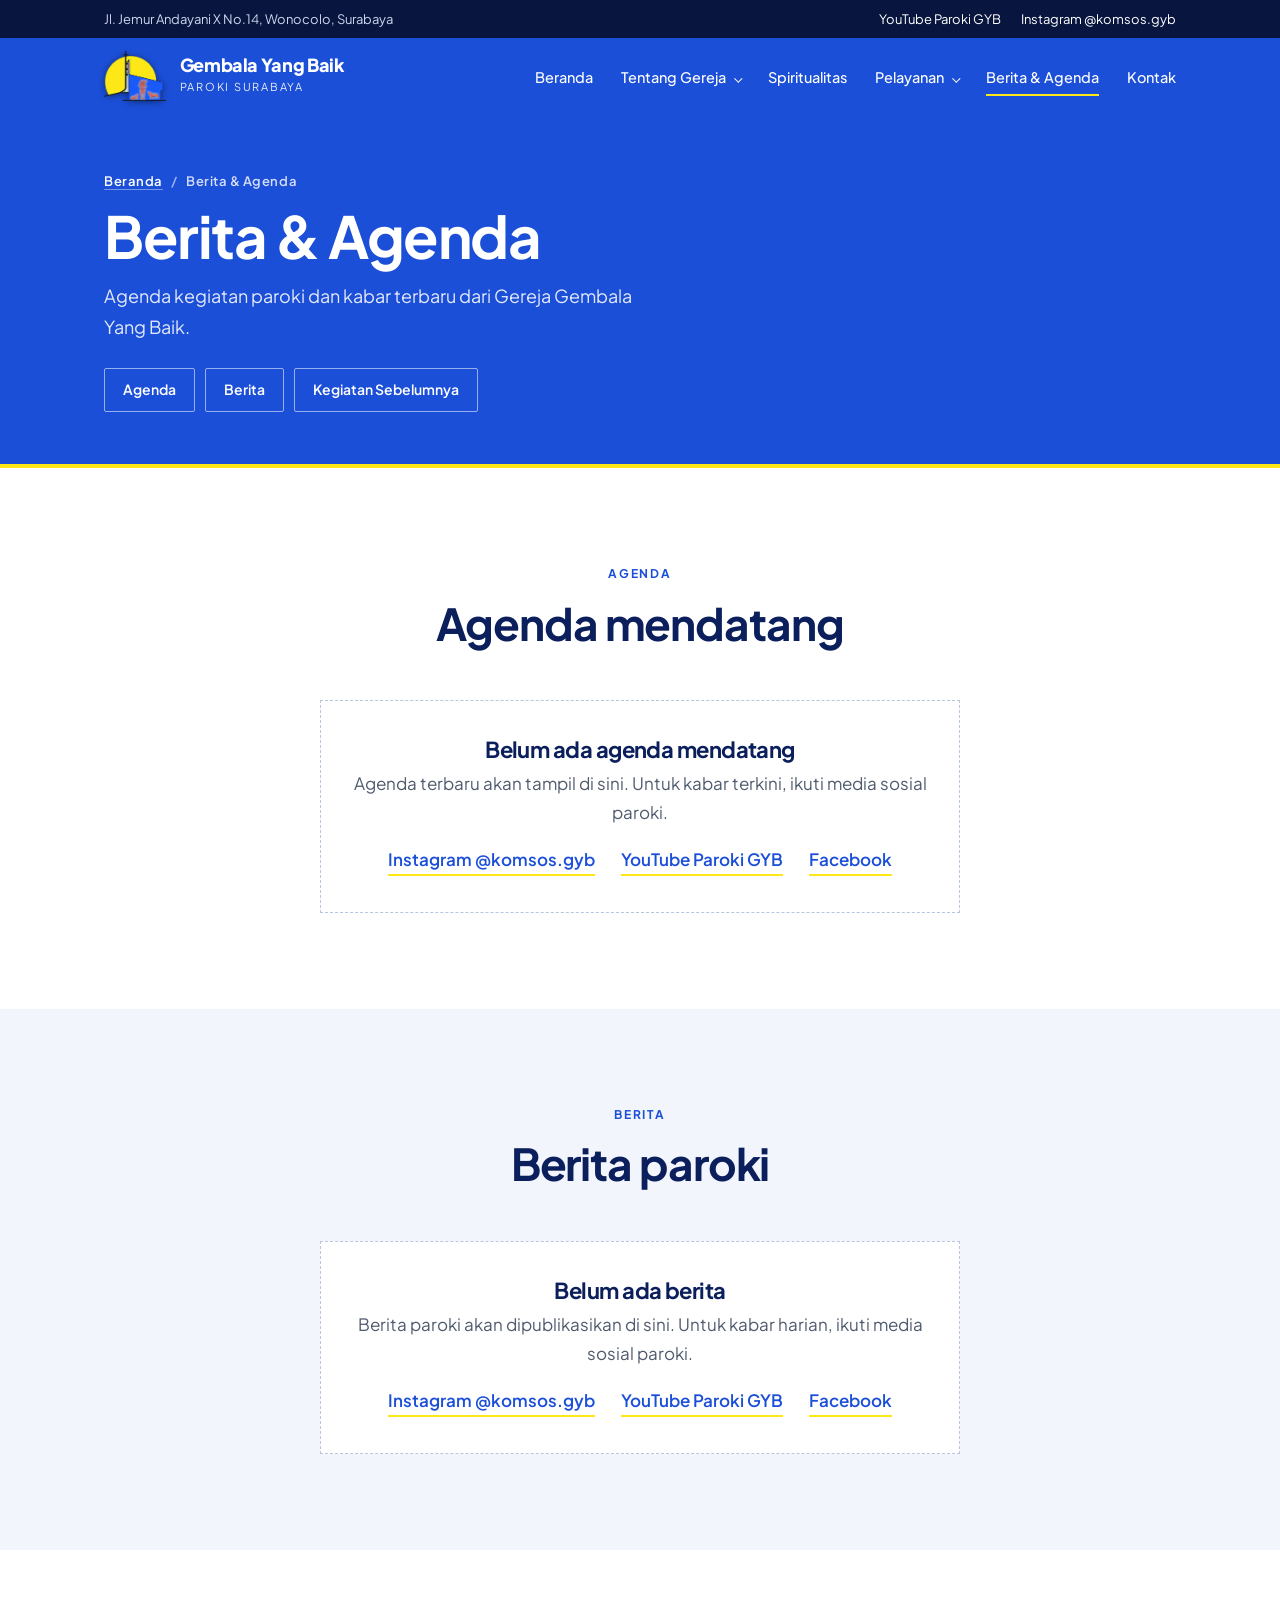
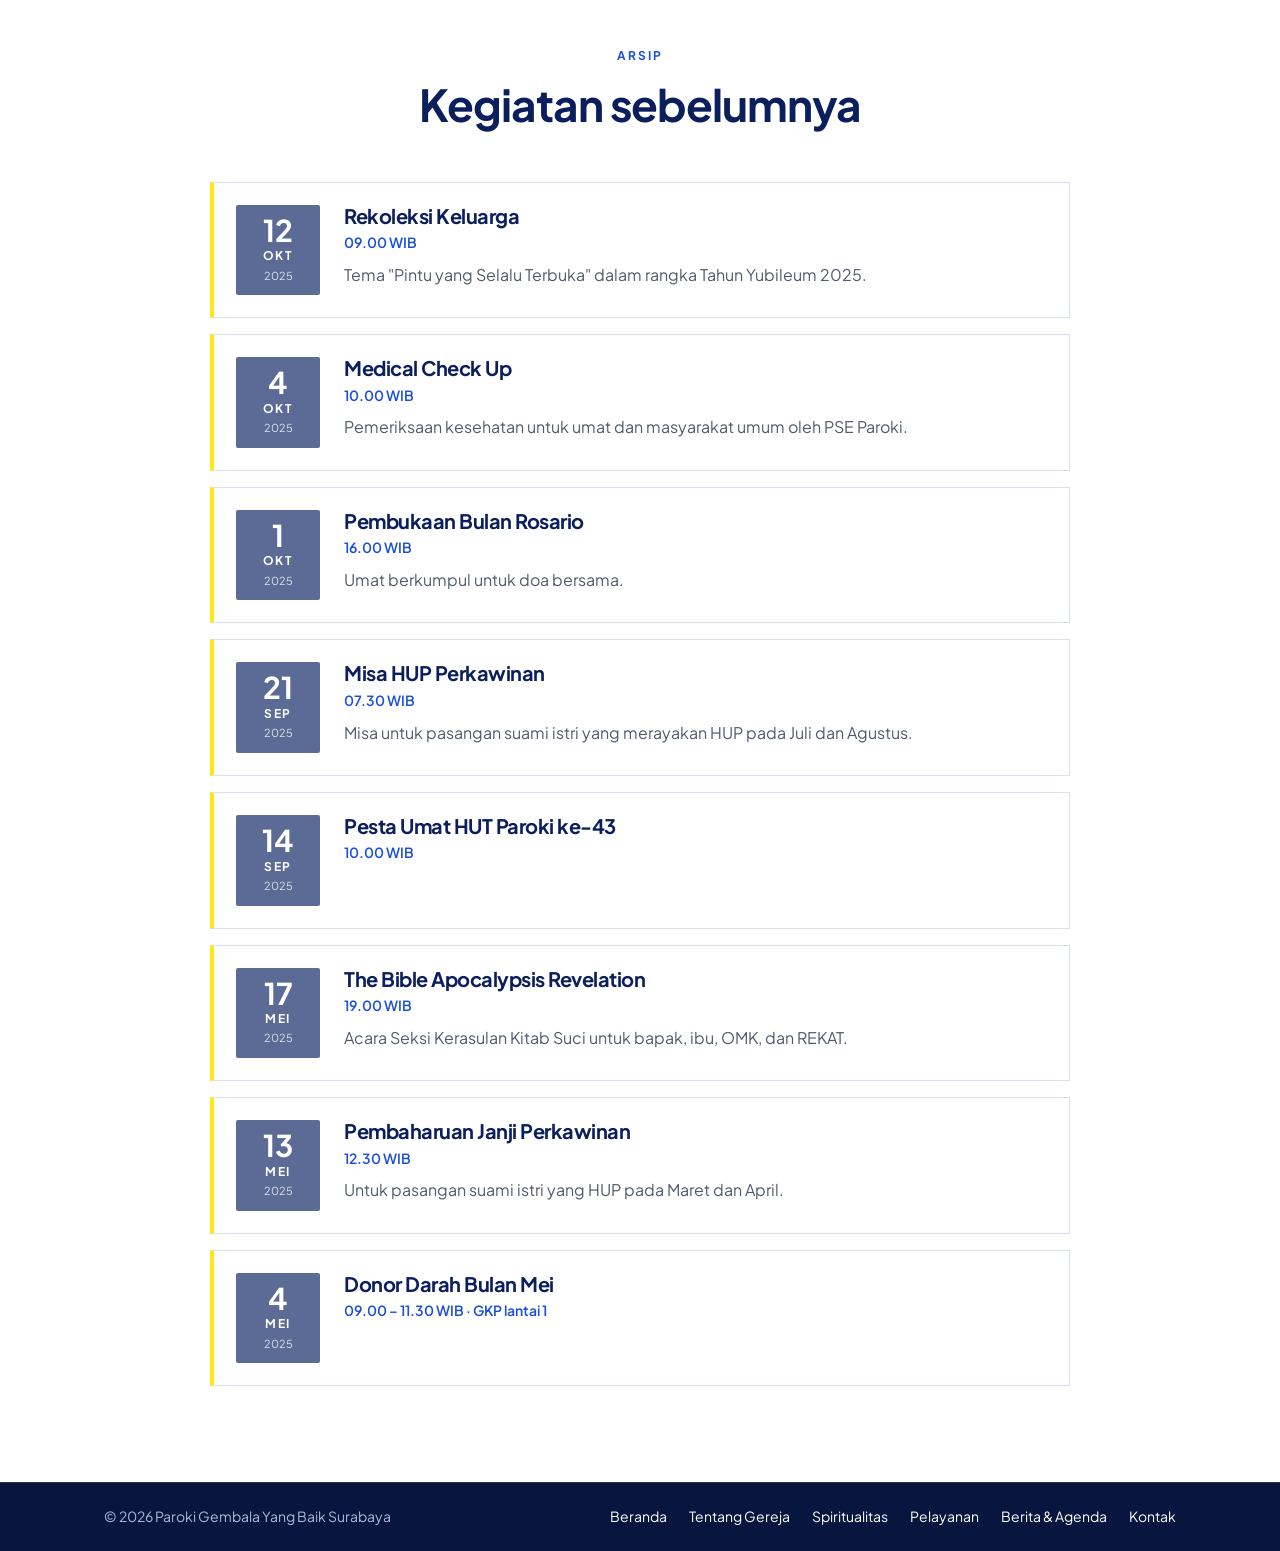
==== berita-agenda.html @ 30d5506b "Website Paroki Gembala Yang Baik Surabaya Co-Authored-By: Claude Sonnet 5.5 <noreply@anthropic.com> " ====
<!DOCTYPE html>
<html lang="id">
<head>
<meta charset="utf-8">
<meta name="viewport" content="width=device-width, initial-scale=1">
<title>Berita &amp; Agenda · Paroki Gembala Yang Baik</title>
<meta name="description" content="Agenda kegiatan dan berita Paroki Gembala Yang Baik Surabaya.">
<link rel="preconnect" href="https://fonts.googleapis.com">
<link rel="preconnect" href="https://fonts.gstatic.com" crossorigin>
<link href="https://fonts.googleapis.com/css2?family=Plus+Jakarta+Sans:wght@400;500;600;700;800&display=swap" rel="stylesheet">
<link rel="stylesheet" href="css/style.css">
</head>
<body>

<div class="topbar">
  <div class="wrap">
    <span>Jl. Jemur Andayani X No.14, Wonocolo, Surabaya</span>
    <span class="soc"><a href="https://www.youtube.com/@parokigyb" target="_blank" rel="noopener">YouTube Paroki GYB</a><a href="https://www.instagram.com/komsos.gyb/" target="_blank" rel="noopener">Instagram @komsos.gyb</a></span>
  </div>
</div>

<header class="nav on-light">
  <div class="wrap">
    <a href="index.html" class="brand" aria-label="Paroki Gembala Yang Baik, ke beranda">
      <img src="images/logo.png" alt="Logo Paroki Gembala Yang Baik">
      <span><b>Gembala Yang Baik</b><small>Paroki Surabaya</small></span>
    </a>
    <button class="burger" aria-label="Buka menu" aria-expanded="false"><svg viewBox="0 0 24 24"><path fill="none" stroke="currentColor" stroke-width="1.8" d="M3 7h18M3 12h18M3 17h18"/></svg></button>
    <nav id="nav">
      <ul>
        <li><a class="l" href="index.html">Beranda</a></li>
        <li class="has-sub">
          <a class="l" href="tentang-gereja.html">Tentang Gereja</a>
          <ul class="sub">
            <li><a href="tentang-gereja.html#romo">Romo</a></li>
            <li><a href="tentang-gereja.html#misa">Jadwal Misa</a></li>
            <li><a href="tentang-gereja.html#fasilitas">Fasilitas</a></li>
            <li><a href="tentang-gereja.html#sejarah">Sejarah</a></li>
          </ul>
        </li>
        <li><a class="l" href="spiritualitas.html">Spiritualitas</a></li>
        <li class="has-sub">
          <a class="l" href="pelayanan.html">Pelayanan</a>
          <ul class="sub">
            <li><a href="pelayanan.html#pelayanan">Pelayanan Umat</a></li>
            <li><a href="pelayanan.html#sakramen">Sakramen</a></li>
          </ul>
        </li>
        <li><a class="l active" href="berita-agenda.html">Berita &amp; Agenda</a></li>
        <li><a class="l" href="kontak.html">Kontak</a></li>
      </ul>
    </nav>
  </div>
</header>

<main>
<section class="pagehero" data-nav="dark">
  <div class="wrap">
    <p class="crumb"><a href="index.html">Beranda</a> <span>/</span> Berita &amp; Agenda</p>
    <h1>Berita &amp; Agenda</h1>
    <p class="pdesc">Agenda kegiatan paroki dan kabar terbaru dari Gereja Gembala Yang Baik.</p>
    <div class="chips"><a href="#agenda">Agenda</a><a href="#berita">Berita</a><a href="#arsip">Kegiatan Sebelumnya</a></div>
  </div>
</section>

<section data-nav="light" class="sec" id="agenda">
  <div class="wrap">
    <div class="head">
      <p class="eyebrow">Agenda</p>
      <h2>Agenda mendatang</h2>
    </div>
    <div class="evlist" id="agendaList"></div>
  </div>
</section>

<section data-nav="light" class="sec ber" id="berita">
  <div class="wrap">
    <div class="head">
      <p class="eyebrow">Berita</p>
      <h2>Berita paroki</h2>
    </div>
    <div class="newsgrid" id="beritaList"></div>
  </div>
</section>

<section data-nav="light" class="sec" id="arsip">
  <div class="wrap">
    <div class="head">
      <p class="eyebrow">Arsip</p>
      <h2>Kegiatan sebelumnya</h2>
    </div>
    <div class="evlist past" id="arsipList"></div>
  </div>
</section>
</main>

<footer data-nav="dark">
  <div class="wrap">
    <span>© 2026 Paroki Gembala Yang Baik Surabaya</span>
    <span class="flinks"><a href="index.html">Beranda</a><a href="tentang-gereja.html">Tentang Gereja</a><a href="spiritualitas.html">Spiritualitas</a><a href="pelayanan.html">Pelayanan</a><a href="berita-agenda.html">Berita &amp; Agenda</a><a href="kontak.html">Kontak</a></span>
  </div>
</footer>


<script src="js/agenda-data.js" defer></script>
<script src="js/agenda.js" defer></script>
<script src="js/script.js" defer></script>
</body>
</html>
---- css/style.css ----
:root{
  --ivory:#ffffff; --cream:#f2f5fb; --blue:#1b4fd8; --navy:#0b1f5c; --navy-d:#08163f;
  --gold:#1b4fd8; --gold-l:#fee717; --ink:#0f172a; --grey:#505b6e; --rule:#d8e0ef;
  --max:1120px;
}
*{box-sizing:border-box;margin:0;padding:0}
html{scroll-behavior:smooth;scroll-padding-top:80px}
body{font-family:"Plus Jakarta Sans",system-ui,sans-serif;color:var(--ink);background:var(--ivory);line-height:1.7;font-size:17px}
img{max-width:100%;display:block}
a{color:inherit}
.wrap{max-width:var(--max);margin:0 auto;padding:0 24px}
.wrap.narrow{max-width:860px}
h1,h2,h3{font-family:"Plus Jakarta Sans",system-ui,sans-serif;font-weight:700;line-height:1.12;letter-spacing:-.025em;color:var(--navy)}
h2{font-size:clamp(30px,4vw,44px);margin-bottom:20px}
h3{font-size:22px}
p{margin-bottom:16px}
.sec{padding:96px 0}
.eyebrow{font-size:12px;font-weight:700;letter-spacing:.16em;text-transform:uppercase;color:var(--gold);margin-bottom:14px}
.head{text-align:center;max-width:560px;margin:0 auto 52px}
.btn{display:inline-block;padding:13px 28px;background:var(--blue);color:#fff;font-weight:600;font-size:15px;text-decoration:none;border:1px solid var(--blue);border-radius:2px;cursor:pointer;font-family:inherit;transition:background .2s}
.btn:hover{background:var(--navy);border-color:var(--navy)}
.btn.out{background:transparent;color:var(--blue)}
.btn.out:hover{background:var(--blue);border-color:var(--blue);color:#fff}
.link{font-weight:600;color:var(--blue);text-decoration:none;border-bottom:2px solid var(--gold-l)}
.link:hover{border-bottom-width:2px}
:focus-visible{outline:3px solid var(--gold);outline-offset:3px}

/* header */
header.nav{position:sticky;top:0;z-index:50;background:transparent;margin-bottom:-76px;transition:background .25s,box-shadow .25s}
header.nav.solid{background:rgba(27,79,216,.94);-webkit-backdrop-filter:blur(10px);backdrop-filter:blur(10px)}
header.nav .wrap{display:flex;align-items:center;justify-content:space-between;height:76px}
.brand{display:flex;align-items:center;gap:14px;text-decoration:none}
.brand img{height:50px;width:auto}
.brand b{font-family:"Plus Jakarta Sans",system-ui,sans-serif;font-weight:800;font-size:18px;letter-spacing:-.02em;line-height:1;color:var(--navy);display:block}
.brand small{display:block;font-size:11px;letter-spacing:.16em;text-transform:uppercase;color:var(--grey);margin-top:4px}
nav ul{display:flex;gap:22px;list-style:none;align-items:center}
nav a.l{font-size:14.5px;font-weight:500;text-decoration:none;padding:6px 0;border-bottom:1px solid transparent}
nav a.l:hover{border-color:var(--gold)}
nav a.don{padding:9px 20px;font-weight:700;font-size:15px;text-decoration:none;background:var(--gold-l);border:1px solid var(--gold-l);color:#0b0b0b;border-radius:2px}
nav a.don:hover{background:#0b0b0b;border-color:#0b0b0b;color:var(--gold-l)}
.burger{display:none;background:none;border:1px solid var(--rule);width:44px;height:44px;cursor:pointer;color:var(--navy);align-items:center;justify-content:center}
.burger svg{width:22px;height:22px}

/* hero */
/* next mass */
.next{background:var(--blue);color:#fff;font-size:15px}
.next .wrap{display:flex;justify-content:space-between;gap:16px;align-items:center;padding-top:15px;padding-bottom:15px;flex-wrap:wrap}
.next b{color:var(--gold-l);font-weight:600}
.next a{color:#fff;text-underline-offset:3px}
#cd{opacity:.85}

/* tentang */
.tentang .wrap{display:grid;grid-template-columns:1fr 1fr;gap:80px;align-items:center}
.tentang .pics{display:block}
.tentang .pics img{width:100%;object-fit:cover;border-radius:2px}
.tentang .pics img{aspect-ratio:4/3.4}
.tentang p{color:var(--grey);max-width:500px}

/* misa */
.misa{background:var(--navy);color:#fff}
.misa .head h2,.misa .col h3{color:#fff}
.misa .head p{color:#cdd6ee}
.cols{display:grid;grid-template-columns:repeat(3,1fr);max-width:960px;margin:0 auto}
.col{padding:8px 36px;border-left:1px solid rgba(254,231,23,.4)}
.col:first-child{border-left:0;padding-left:0}
.col:last-child{padding-right:0}
.col h3{margin-bottom:16px}
.col ul{list-style:none}
.col li{display:flex;justify-content:space-between;align-items:baseline;padding:10px 0;border-bottom:1px solid rgba(255,255,255,.15)}
.col li span{font-size:16px;color:#dbe2f5}
.col li b{font-family:"Plus Jakarta Sans",system-ui,sans-serif;font-weight:700;font-size:28px;color:var(--gold-l);font-variant-numeric:lining-nums tabular-nums}
.col li.today{background:rgba(254,231,23,.14);margin:0 -10px;padding:10px;border-bottom-color:transparent;border-left:3px solid var(--gold-l)}
.col .n{font-size:14px;color:#cdd6ee;margin:14px 0 0}

/* romo */
.romo{background:var(--cream)}
.romo-grid{display:grid;grid-template-columns:repeat(2,1fr);gap:32px;max-width:760px;margin:0 auto}
.rm{margin:0;background:#fff;border:1px solid var(--rule);border-top:4px solid var(--gold-l)}
.rm img{width:100%;aspect-ratio:4/4.6;object-fit:cover;object-position:50% 18%}
.rm figcaption{padding:20px 22px 24px}
.rm b{display:block;font-size:19px;line-height:1.3;color:var(--navy);letter-spacing:-.01em}
.rm span{display:block;font-size:14px;color:var(--grey);margin-top:6px}

/* fasilitas */
.fgrid{display:grid;grid-template-columns:repeat(3,1fr);gap:28px}
.fgrid img{width:100%;aspect-ratio:4/3;object-fit:cover;border-radius:2px;margin-bottom:16px}
.fgrid p{color:var(--grey);font-size:16px;margin:0}

/* spiritualitas */
.spirit{background:#fff}
.spirit .wrap{display:grid;grid-template-columns:1.2fr 1fr;gap:72px;align-items:start}
.spirit p{color:var(--grey)}
.prio-h{margin-bottom:16px}
.prio{list-style:none;border-top:4px solid var(--gold-l)}
.prio li{display:flex;gap:18px;align-items:baseline;padding:18px 0;border-bottom:1px solid var(--rule)}
.prio b{font-size:28px;color:var(--blue);min-width:28px}
.prio span{font-size:18px;font-weight:600;color:var(--navy)}

/* pelayanan */
.grid3{display:grid;grid-template-columns:repeat(3,1fr);gap:48px}
.grid3 article{border-top:4px solid var(--gold-l);padding-top:24px}
.grid3 h3{margin-bottom:12px}
.grid3 p{color:var(--grey);font-size:16px}

/* sejarah */
.sejarah{background:var(--cream)}
.sejarah .wrap{display:grid;grid-template-columns:.85fr 1.15fr;gap:80px}
.sejarah p{color:var(--grey);max-width:380px}
.tl{list-style:none}
.tl li{display:grid;grid-template-columns:170px 1fr;gap:24px;padding:22px 0;border-top:1px solid var(--rule)}
.tl li:last-child{border-bottom:1px solid var(--rule)}
.tl b{font-family:"Plus Jakarta Sans",system-ui,sans-serif;font-weight:700;font-size:18px;line-height:1.2;color:var(--navy)}
.tl span{color:var(--grey)}

/* doa */
.doa .wrap{display:grid;grid-template-columns:1fr 1fr;gap:72px;align-items:center}
.doa img{width:100%;aspect-ratio:4/3;object-fit:cover;border-radius:2px}
.doa p{color:var(--grey);max-width:460px;margin-bottom:26px}

/* donasi */
.acc{border-top:4px solid var(--gold-l)}
.acc .r{display:grid;grid-template-columns:1.3fr 1fr auto;gap:24px;align-items:center;padding:22px 0;border-bottom:1px solid var(--rule)}
.acc h3{font-size:19px}
.acc p{font-size:15px;color:var(--grey);margin:2px 0 0}
.acc .no{font-size:19px;font-weight:600;font-variant-numeric:tabular-nums}
.acc .no small{display:block;font-size:12px;letter-spacing:.14em;text-transform:uppercase;font-weight:600;color:var(--gold)}
.acc button{background:transparent;color:var(--blue);border:1px solid var(--blue);border-radius:2px;padding:9px 18px;font:600 14px "Plus Jakarta Sans",sans-serif;cursor:pointer;min-width:88px}
.acc button:hover{background:var(--blue);color:#fff}
.note{font-size:14px;color:var(--grey);margin-top:22px;text-align:center}

/* kontak */
.kontak{background:var(--navy-d);color:#fff}
.kontak h2,.kontak h3{color:#fff}
.kontak .wrap{display:grid;grid-template-columns:1.3fr 1fr;gap:72px}
.kontak dl{display:grid;grid-template-columns:110px 1fr;gap:12px 16px;margin-bottom:28px}
.kontak dt{color:var(--gold-l);font-weight:600}
.kontak .link{color:#fff;border-color:var(--gold-l)}
.mapbox{position:relative;min-height:380px;border:1px solid rgba(254,231,23,.4);background:#0e2358}
.mapbox iframe{display:none;width:100%;height:100%;min-height:380px;border:0}
.mapbox.live iframe{display:block}
.mapbox.live .mapfb{display:none}
.mapfb{min-height:380px;display:flex;flex-direction:column;align-items:center;justify-content:center;text-align:center;padding:32px;gap:8px;color:var(--gold-l)}
.mapfb h3{color:#fff;margin-top:6px}
.mapfb p{color:#cdd6ee;margin-bottom:12px}
.mapfb .btn{background:var(--gold-l);border-color:var(--gold-l);color:#0b0b0b;font-weight:700}
.mapfb .btn:hover{background:#fff;border-color:#fff}
.kontak dd a{color:#fff;text-underline-offset:3px}
footer{background:var(--navy-d);color:#aeb9d9;font-size:14px;border-top:1px solid rgba(255,255,255,.12);padding:22px 0}
footer .wrap{display:flex;justify-content:space-between;gap:16px;flex-wrap:wrap}
footer a{color:#fff}

@media (max-width:900px){
  .sec{padding:64px 0}
  .tentang .wrap,.sejarah .wrap,.doa .wrap,.kontak .wrap{grid-template-columns:1fr;gap:44px}
    .cols{grid-template-columns:1fr}
  .col{border-left:0;padding:22px 0;border-bottom:1px solid rgba(254,231,23,.4)}
  .col:last-child{border-bottom:0}
  .grid3{grid-template-columns:1fr;gap:36px}
  .tl li{grid-template-columns:1fr;gap:4px}
  .acc .r{grid-template-columns:1fr;gap:10px}
  .acc .r button{justify-self:start}
  
  .romo ul{gap:36px;flex-direction:column}
}
@media (max-width:480px){.wrap{padding:0 18px}.brand b{font-size:20px}.kontak dl{grid-template-columns:1fr;gap:2px 0}.kontak dd{margin-bottom:12px}}
@media (prefers-reduced-motion:reduce){html{scroll-behavior:auto}}

/* topbar */
.topbar{background:var(--navy-d);color:#cdd6ee;font-size:13px}
.topbar .wrap{display:flex;justify-content:space-between;gap:16px;padding-top:8px;padding-bottom:8px;flex-wrap:wrap}
.topbar .soc{display:flex;gap:20px}
.topbar a{color:#fff;text-decoration:none}
.topbar a:hover{text-decoration:underline;text-underline-offset:3px}

/* media */
.media{background:#fff}
.two{display:grid;grid-template-columns:1fr 1fr;gap:28px;max-width:860px;margin:0 auto}
.mcard{display:block;text-decoration:none;background:var(--ivory);border:1px solid var(--rule);border-top:4px solid var(--gold-l);padding:32px;border-radius:2px;transition:transform .2s,box-shadow .2s}
.mcard:hover{transform:translateY(-3px);box-shadow:0 10px 24px rgba(20,48,122,.12)}
.mcard small{font-size:12px;letter-spacing:.16em;text-transform:uppercase;font-weight:600;color:var(--gold)}
.mcard h3{margin:6px 0 10px}
.mcard p{color:var(--grey);font-size:16px;margin-bottom:18px}

/* tombol melayang */
.fab{position:fixed;right:20px;bottom:20px;z-index:40;background:var(--gold-l);color:#0b0b0b;text-decoration:none;font-weight:600;font-size:14px;padding:12px 20px;border-radius:999px;border:1px solid #0b0b0b;box-shadow:0 6px 18px rgba(11,31,92,.3)}
.fab:hover{background:#fff}
@media (max-width:900px){.two{grid-template-columns:1fr}.topbar .wrap>span:first-child{display:none}.topbar .wrap{justify-content:center}}
@media (prefers-reduced-motion:reduce){.mcard{transition:none}}

/* navbar transparan di atas banner */
header.nav .brand b{color:#fff}
header.nav .brand small{color:#e6ebf8}
header.nav .brand img{filter:drop-shadow(0 1px 3px rgba(0,0,0,.45))}
header.nav nav a.l{color:#fff;text-shadow:0 1px 3px rgba(0,0,0,.45)}
header.nav nav a.don{color:#0b0b0b;border-color:var(--gold-l)}
header.nav nav a.don:hover{background:#fff;border-color:#fff;color:#0b0b0b}
header.nav .burger{color:#fff;border-color:rgba(255,255,255,.7)}


@media (max-width:900px){
  .romo-grid,.fgrid,.spirit .wrap{grid-template-columns:1fr;gap:28px}
  .spirit .wrap{gap:36px}
}
@media (max-width:480px){.mapbox,.mapbox iframe{min-height:300px}}

/* navigasi rapi */
nav ul{gap:28px}
nav a.l{white-space:nowrap;text-shadow:none;padding:8px 0;border-bottom:2px solid transparent}
nav a.l:hover{border-bottom-color:rgba(254,231,23,.7)}
nav a.l.active{border-bottom-color:var(--gold-l)}
nav a.don{white-space:nowrap}
@media (max-width:1080px){
  .burger{display:flex}
  nav{position:absolute;left:0;right:0;top:76px;background:var(--navy-d);display:none;box-shadow:0 12px 24px rgba(0,0,0,.25)}
  nav.open{display:block}
  nav ul{flex-direction:column;align-items:stretch;gap:0;padding:6px 24px 22px}
  nav a.l,header.nav nav a.l{display:block;padding:15px 0;border-bottom:1px solid rgba(255,255,255,.14);color:#fff}
  nav a.l.active{border-bottom-color:rgba(255,255,255,.14);color:var(--gold-l)}
  nav a.don{display:block;margin-top:18px;text-align:center}
}
header.nav nav a.l{text-shadow:none}

/* dropdown */
nav li.has-sub{position:relative}
nav li.has-sub>a.l::after{content:"";display:inline-block;margin-left:8px;border:solid currentColor;border-width:0 1.6px 1.6px 0;padding:2.4px;transform:rotate(45deg) translateY(-2px)}
nav .sub{position:absolute;top:100%;left:-18px;min-width:210px;background:var(--navy-d);list-style:none;padding:8px 0;display:none;border-top:3px solid var(--gold-l);box-shadow:0 14px 28px rgba(0,0,0,.28)}
nav li.has-sub:hover>.sub,nav li.has-sub:focus-within>.sub{display:block}
nav .sub a{display:block;padding:11px 22px;color:#fff;text-decoration:none;font-size:14.5px;white-space:nowrap}
nav .sub a:hover,nav .sub a:focus-visible{background:rgba(255,255,255,.1);color:var(--gold-l)}

/* sakramen */
.sgrid{display:grid;grid-template-columns:repeat(4,1fr);gap:28px}
.sgrid article{border-top:4px solid var(--gold-l);padding-top:22px}
.sgrid h3{margin-bottom:10px;font-size:20px}
.sgrid p{color:var(--grey);font-size:16px;margin-bottom:14px}
.sakramen{background:#fff}
@media (max-width:1080px){
  nav{background:var(--navy)}
  nav li.has-sub>a.l::after{display:none}
  nav .sub{position:static;display:block;background:none;border:0;box-shadow:none;padding:0 0 6px 16px;min-width:0}
  nav .sub a{padding:11px 0;font-size:14px;color:#d6defa;border-bottom:1px solid rgba(255,255,255,.1)}
  nav li.has-sub>a.l{border-bottom:0;padding-bottom:6px}
}
@media (max-width:900px){.sgrid{grid-template-columns:1fr 1fr;gap:32px 24px}}
@media (max-width:560px){.sgrid{grid-template-columns:1fr}}

/* selang-seling latar bagian */
.pelayanan,.doa,#donasi{background:var(--cream)}

/* ruang adorasi */
.adorasi{margin-top:64px;background:var(--navy);color:#fff;display:grid;grid-template-columns:280px 1.4fr 1fr;gap:48px;padding:48px;border-top:4px solid var(--gold-l)}
.adorasi .eyebrow{color:var(--gold-l)}
.adorasi h3{color:#fff;font-size:28px;margin-bottom:16px}
.adorasi .verse{font-size:18px;line-height:1.6;color:#e3e9fb;border-left:3px solid var(--gold-l);padding-left:18px;margin-bottom:26px}
.adorasi cite{display:block;font-style:normal;font-size:14px;font-weight:600;color:var(--gold-l);margin-top:6px}
.adorasi h4{font-size:13px;letter-spacing:.14em;text-transform:uppercase;color:var(--gold-l);margin-bottom:10px}
.rules{margin-left:20px;color:#dbe2f5}
.rules li{padding:4px 0 4px 6px}
.adinfo{align-self:center;display:grid;gap:6px}
.adinfo dt{font-size:13px;letter-spacing:.14em;text-transform:uppercase;font-weight:700;color:var(--gold-l)}
.adinfo dd{font-size:16px;color:#dbe2f5;padding-bottom:18px;margin-bottom:6px;border-bottom:1px solid rgba(255,255,255,.18)}
.adinfo dd:last-child{border:0;margin:0;padding:0}
.adinfo dd b{font-size:26px;color:#fff;letter-spacing:-.01em}
@media (max-width:900px){.adorasi{grid-template-columns:1fr;gap:32px;padding:32px 24px}}

/* ===== navbar adaptif: transparan, warna mengikuti halaman di bawahnya ===== */
html{scroll-padding-top:96px}
header.nav{background:var(--nav-bg,transparent);transition:background .3s ease,color .3s ease}
header.nav.scrolled{-webkit-backdrop-filter:blur(10px);backdrop-filter:blur(10px)}
header.nav.on-light .brand b{color:var(--navy)}
header.nav.on-light .brand small{color:var(--grey)}
header.nav.on-light .brand img{filter:none}
header.nav.on-light .burger{color:var(--navy);border-color:rgba(11,31,92,.35)}
@media (min-width:1081px){
  header.nav.on-light nav a.l{color:var(--navy)}
  header.nav.on-light nav a.l:hover{border-bottom-color:var(--blue)}
  header.nav.on-light nav a.l.active{border-bottom-color:var(--blue)}
}
header.nav.open{background:var(--navy)}
header.nav.open .brand b{color:#fff}
header.nav.open .brand small{color:#cdd6ee}
header.nav.open .burger{color:#fff;border-color:rgba(255,255,255,.6)}

/* header halaman dalam */
.pagehero{background:var(--blue);color:#fff;padding:calc(76px + 56px) 0 52px;border-bottom:4px solid var(--gold-l)}
.pagehero .crumb{font-size:13px;font-weight:600;letter-spacing:.04em;color:#d6defa;margin-bottom:12px}
.pagehero .crumb a{color:#fff;text-decoration:none;border-bottom:1px solid rgba(255,255,255,.4)}
.pagehero .crumb span{margin:0 6px;opacity:.7}
.pagehero h1{color:#fff;font-size:clamp(36px,5.2vw,58px);margin-bottom:12px}
.pagehero .pdesc{max-width:560px;font-size:18px;color:#e3e9fb;margin:0}
.chips{display:flex;flex-wrap:wrap;gap:10px;margin-top:26px}
.chips a{padding:9px 18px;border:1px solid rgba(255,255,255,.55);color:#fff;text-decoration:none;font-size:14px;font-weight:600;border-radius:2px}
.chips a:hover{background:var(--gold-l);border-color:var(--gold-l);color:#0b0b0b}
footer .flinks{display:flex;flex-wrap:wrap;gap:6px 22px}
footer .flinks a{text-decoration:none;color:#fff}
footer .flinks a:hover{text-decoration:underline}

.kontak .sub-note{font-size:13px;color:#aeb9d9}

/* hero layar penuh dengan judul di tengah */
.hero{position:relative;display:flex;align-items:center;justify-content:center;text-align:center;min-height:max(540px,calc(100vh - 38px));background:#1a120a;overflow:hidden}
.hero .banner{position:absolute;inset:0;width:100%;height:100%;object-fit:cover;object-position:50% 70%}
.hero::before{content:"";position:absolute;inset:0;z-index:1;background:linear-gradient(rgba(14,10,7,.5),rgba(14,10,7,.55))}
.hero .wrap{position:relative;z-index:2;padding-top:110px;padding-bottom:90px}
.hero h1{color:#fff;font-size:clamp(28px,4.4vw,54px);text-transform:uppercase;letter-spacing:.03em;line-height:1.25;text-wrap:balance;max-width:1000px;margin:0 auto;text-shadow:0 2px 18px rgba(0,0,0,.4)}
@media (max-width:900px){.hero .banner{object-position:68% 70%}.hero{min-height:520px}.hero h1{letter-spacing:.015em}}

/* berita & agenda */
.ber{background:var(--cream)}
.evlist{display:grid;gap:16px;max-width:860px;margin:0 auto}
.ev{display:grid;grid-template-columns:84px 1fr;gap:24px;align-items:start;padding:22px;background:#fff;border:1px solid var(--rule);border-left:4px solid var(--gold-l)}
.ev .dt{text-align:center;background:var(--blue);color:#fff;padding:10px 4px;border-radius:2px}
.ev .dt b{display:block;font-size:30px;line-height:1.05}
.ev .dt span{display:block;font-size:12px;letter-spacing:.12em;text-transform:uppercase;font-weight:700}
.ev .dt i{display:block;font-style:normal;font-size:11px;opacity:.8}
.past .ev .dt{background:#5b6b95}
.ev h3{font-size:20px;margin-bottom:4px}
.ev .meta{font-size:14px;font-weight:600;color:var(--blue);margin:0 0 6px}
.ev .desc{font-size:16px;color:var(--grey);margin:0}
.newsgrid{display:grid;grid-template-columns:repeat(3,1fr);gap:24px}
.news{background:#fff;border:1px solid var(--rule);border-top:4px solid var(--gold-l);padding:26px}
.news small{font-size:12px;font-weight:700;letter-spacing:.1em;text-transform:uppercase;color:var(--blue)}
.news h3{font-size:20px;margin:8px 0 10px}
.news p{color:var(--grey);font-size:16px}
.empty{max-width:640px;margin:0 auto;text-align:center;padding:36px 28px;background:#fff;border:1px dashed #b9c4de}
.empty h3{font-size:22px;margin-bottom:8px}
.empty p{color:var(--grey);margin-bottom:18px}
.erow{display:flex;flex-wrap:wrap;justify-content:center;gap:10px 26px}
@media (max-width:900px){.newsgrid{grid-template-columns:1fr}.ev{grid-template-columns:70px 1fr;gap:16px;padding:18px}}

.adimg{width:100%;aspect-ratio:3/4;object-fit:cover;border:1px solid rgba(254,231,23,.5)}
@media (max-width:900px){.adorasi .adimg{max-width:320px}}
.grid3:has(> article:nth-child(2):last-child){grid-template-columns:repeat(2,1fr)}
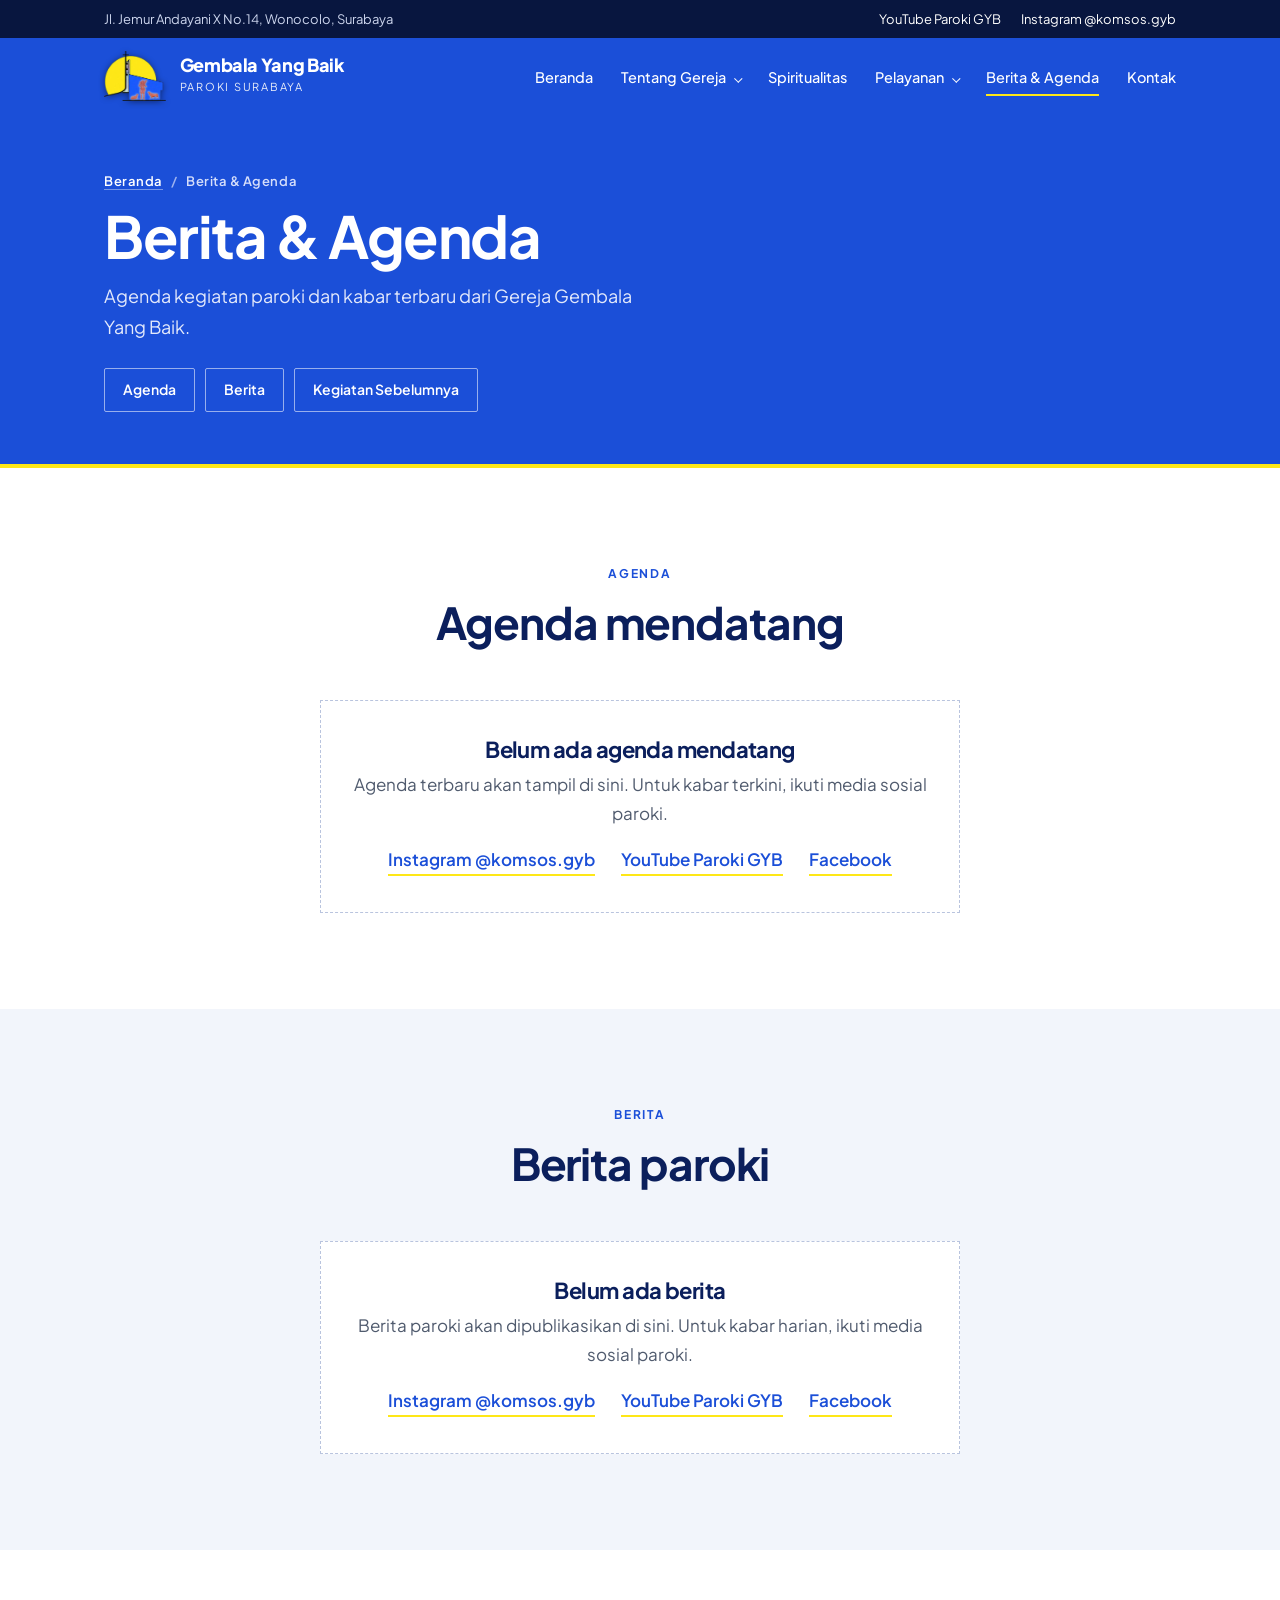
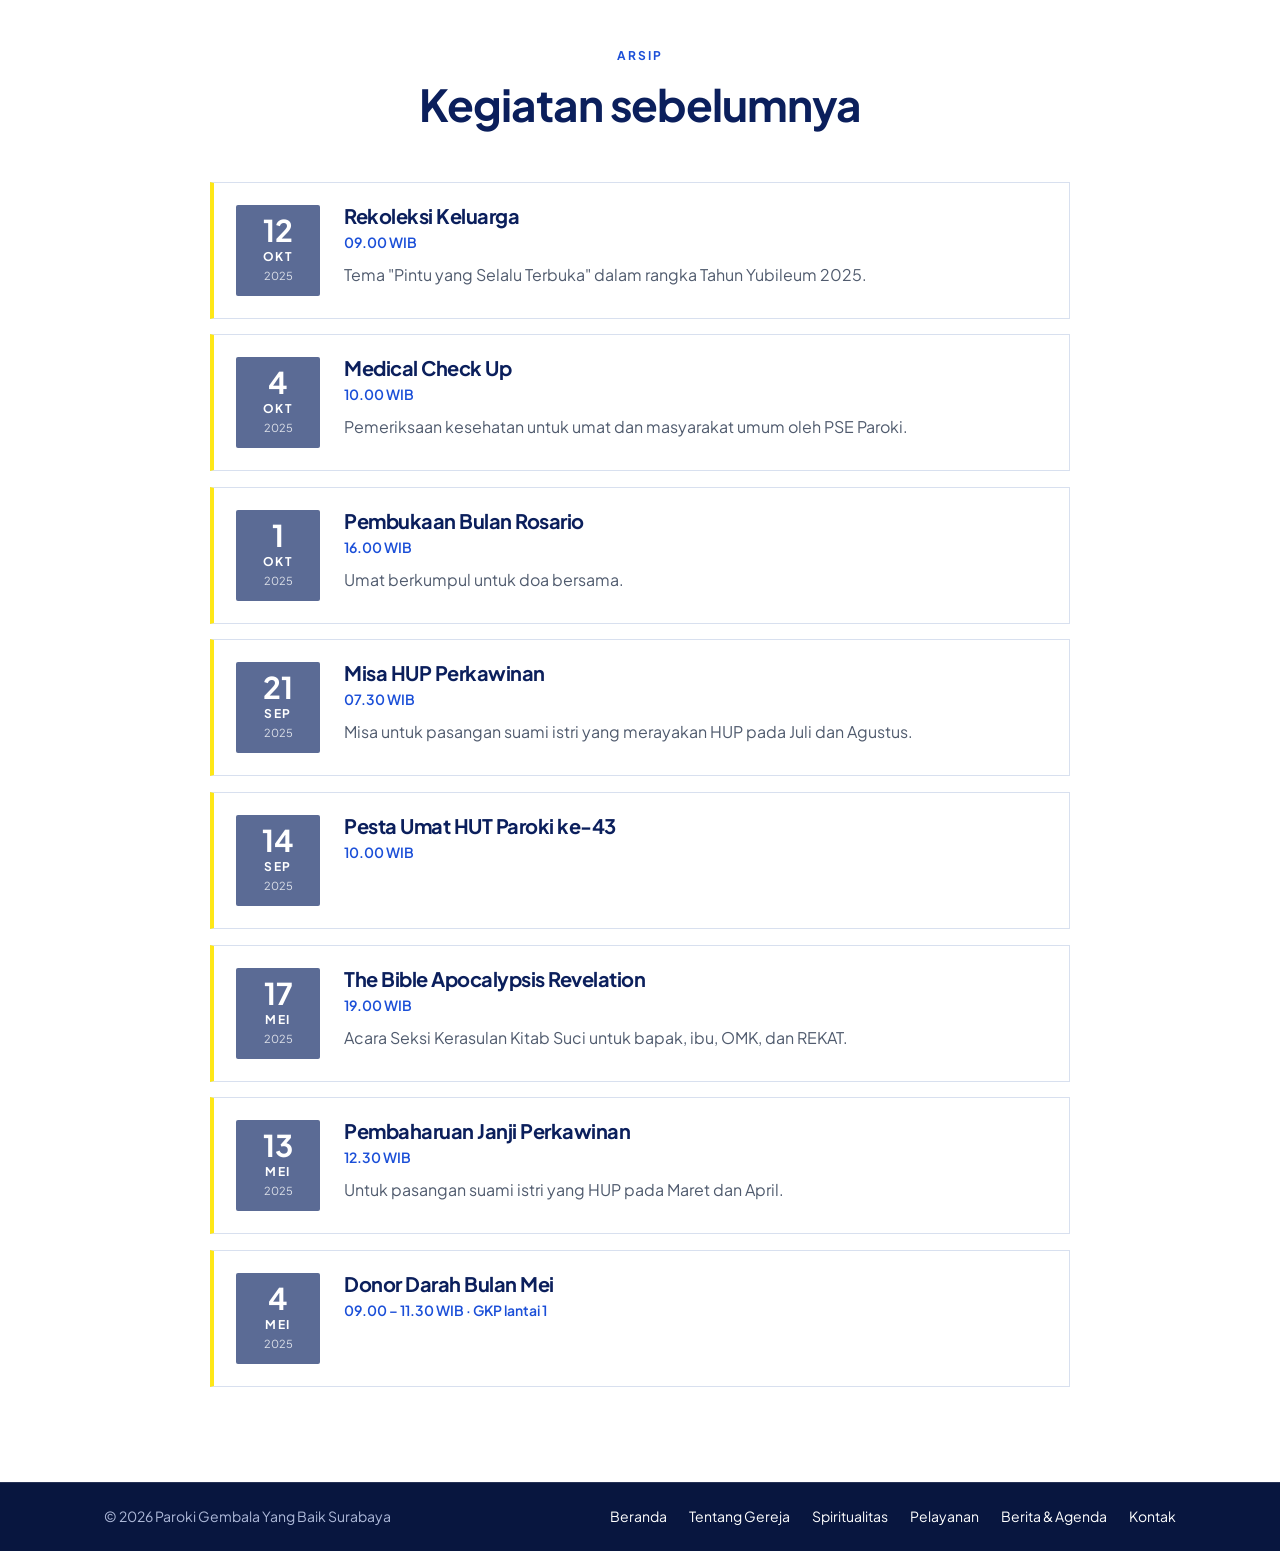
==== commit 087f53e7: "Tambah animasi halus (muncul saat digulir, hero, hover, menu) Co-Authored-By: Claude Sonnet 5.5 <nor" ====
--- a/berita-agenda.html
+++ b/berita-agenda.html
@@ -102,8 +102,9 @@
 </footer>
 
 
-<script src="js/agenda-data.js" defer></script>
+<script src="js/data.js" defer></script>
 <script src="js/agenda.js" defer></script>
 <script src="js/script.js" defer></script>
+<script src="js/motion.js" defer></script>
 </body>
 </html>
--- a/css/style.css
+++ b/css/style.css
@@ -331,3 +331,41 @@
 .adimg{width:100%;aspect-ratio:3/4;object-fit:cover;border:1px solid rgba(254,231,23,.5)}
 @media (max-width:900px){.adorasi .adimg{max-width:320px}}
 .grid3:has(> article:nth-child(2):last-child){grid-template-columns:repeat(2,1fr)}
+
+/* ===== Gerak halus ===== */
+:root{--ease:cubic-bezier(.22,.61,.36,1)}
+/* muncul saat digulir (kelas .rv ditambahkan oleh js/motion.js) */
+.rv{opacity:0;transform:translateY(22px);transition:opacity .7s var(--ease),transform .7s var(--ease);transition-delay:var(--d,0ms);will-change:opacity,transform}
+.rv.in{opacity:1;transform:none}
+/* pembuka halaman */
+@keyframes fadeUp{from{opacity:0;transform:translateY(18px)}to{opacity:1;transform:none}}
+@keyframes bannerIn{from{transform:scale(1.07)}to{transform:scale(1)}}
+.hero .banner{animation:bannerIn 2.6s var(--ease) both}
+.hero h1{animation:fadeUp .9s var(--ease) .15s both}
+.pagehero .crumb{animation:fadeUp .7s var(--ease) both}
+.pagehero h1{animation:fadeUp .8s var(--ease) .08s both}
+.pagehero .pdesc,.pagehero .chips{animation:fadeUp .8s var(--ease) .18s both}
+/* sentuhan kursor */
+.btn,.link,.fab,nav a,.chips a{transition:background-color .25s var(--ease),color .25s var(--ease),border-color .25s var(--ease),transform .25s var(--ease)}
+.btn:hover{transform:translateY(-2px)}
+.rm,.fgrid article,.ev,.news,.grid3 article{transition:opacity .7s var(--ease),transform .45s var(--ease),box-shadow .35s var(--ease);transition-delay:var(--d,0ms)}
+.rm:hover,.ev:hover,.news:hover{transform:translateY(-4px);box-shadow:0 14px 30px rgba(20,48,122,.12)}
+.rm{overflow:hidden}
+.rm img,.fgrid img,.tentang .pics img,.doa img{transition:transform .8s var(--ease)}
+.rm:hover img{transform:scale(1.04)}
+.fgrid article{overflow:hidden}
+.fgrid article:hover img{transform:scale(1.03)}
+.acc .r{transition:background-color .25s var(--ease)}
+.acc .r:hover{background:rgba(27,79,216,.05)}
+.col li{transition:background-color .25s var(--ease)}
+/* menu turun */
+@media (min-width:1081px){
+  nav .sub{display:block;opacity:0;visibility:hidden;transform:translateY(8px);transition:opacity .22s var(--ease),transform .22s var(--ease),visibility 0s linear .22s}
+  nav li.has-sub:hover>.sub,nav li.has-sub:focus-within>.sub{opacity:1;visibility:visible;transform:none;transition-delay:0s}
+}
+@media (prefers-reduced-motion:reduce){
+  .rv{opacity:1;transform:none;transition:none}
+  .hero .banner,.hero h1,.pagehero .crumb,.pagehero h1,.pagehero .pdesc,.pagehero .chips{animation:none}
+  .rm,.fgrid article,.ev,.news,.grid3 article,.rm img,.fgrid img,.btn{transition:none}
+  nav .sub{transition:none}
+}
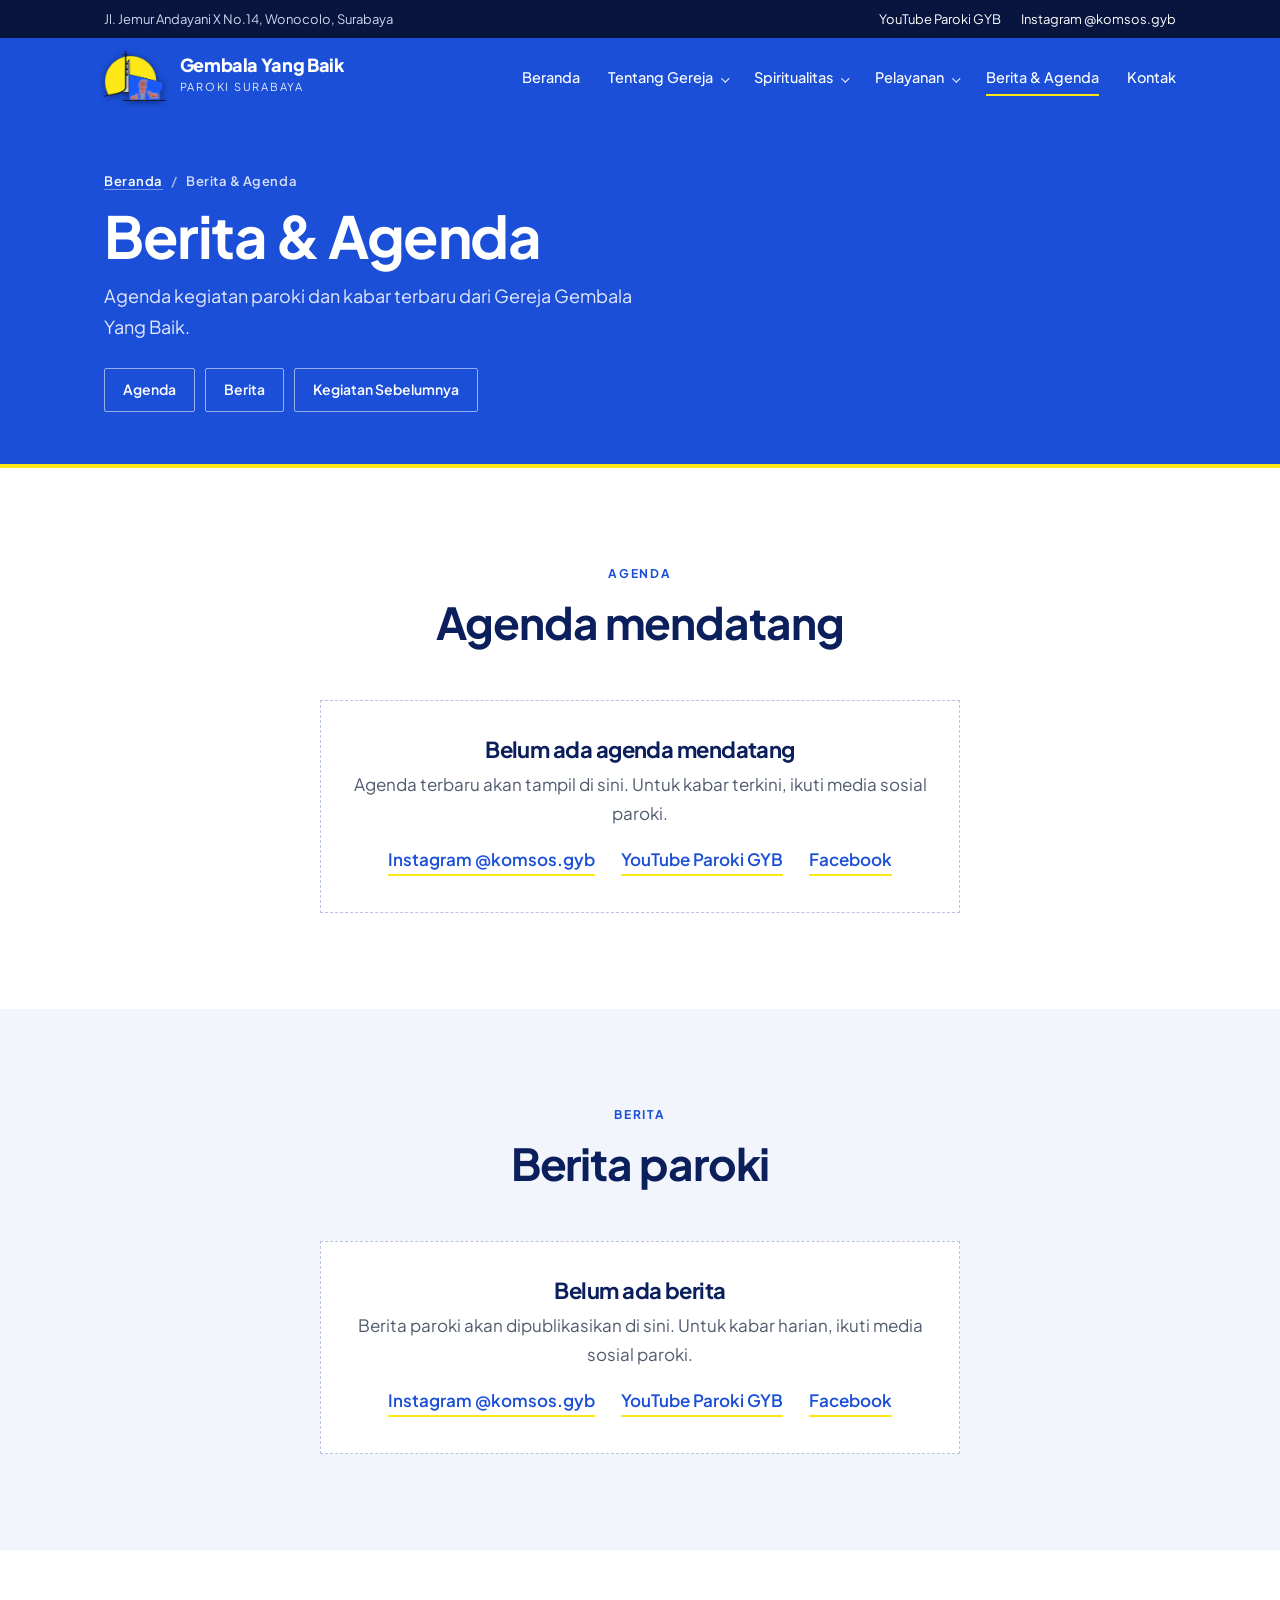
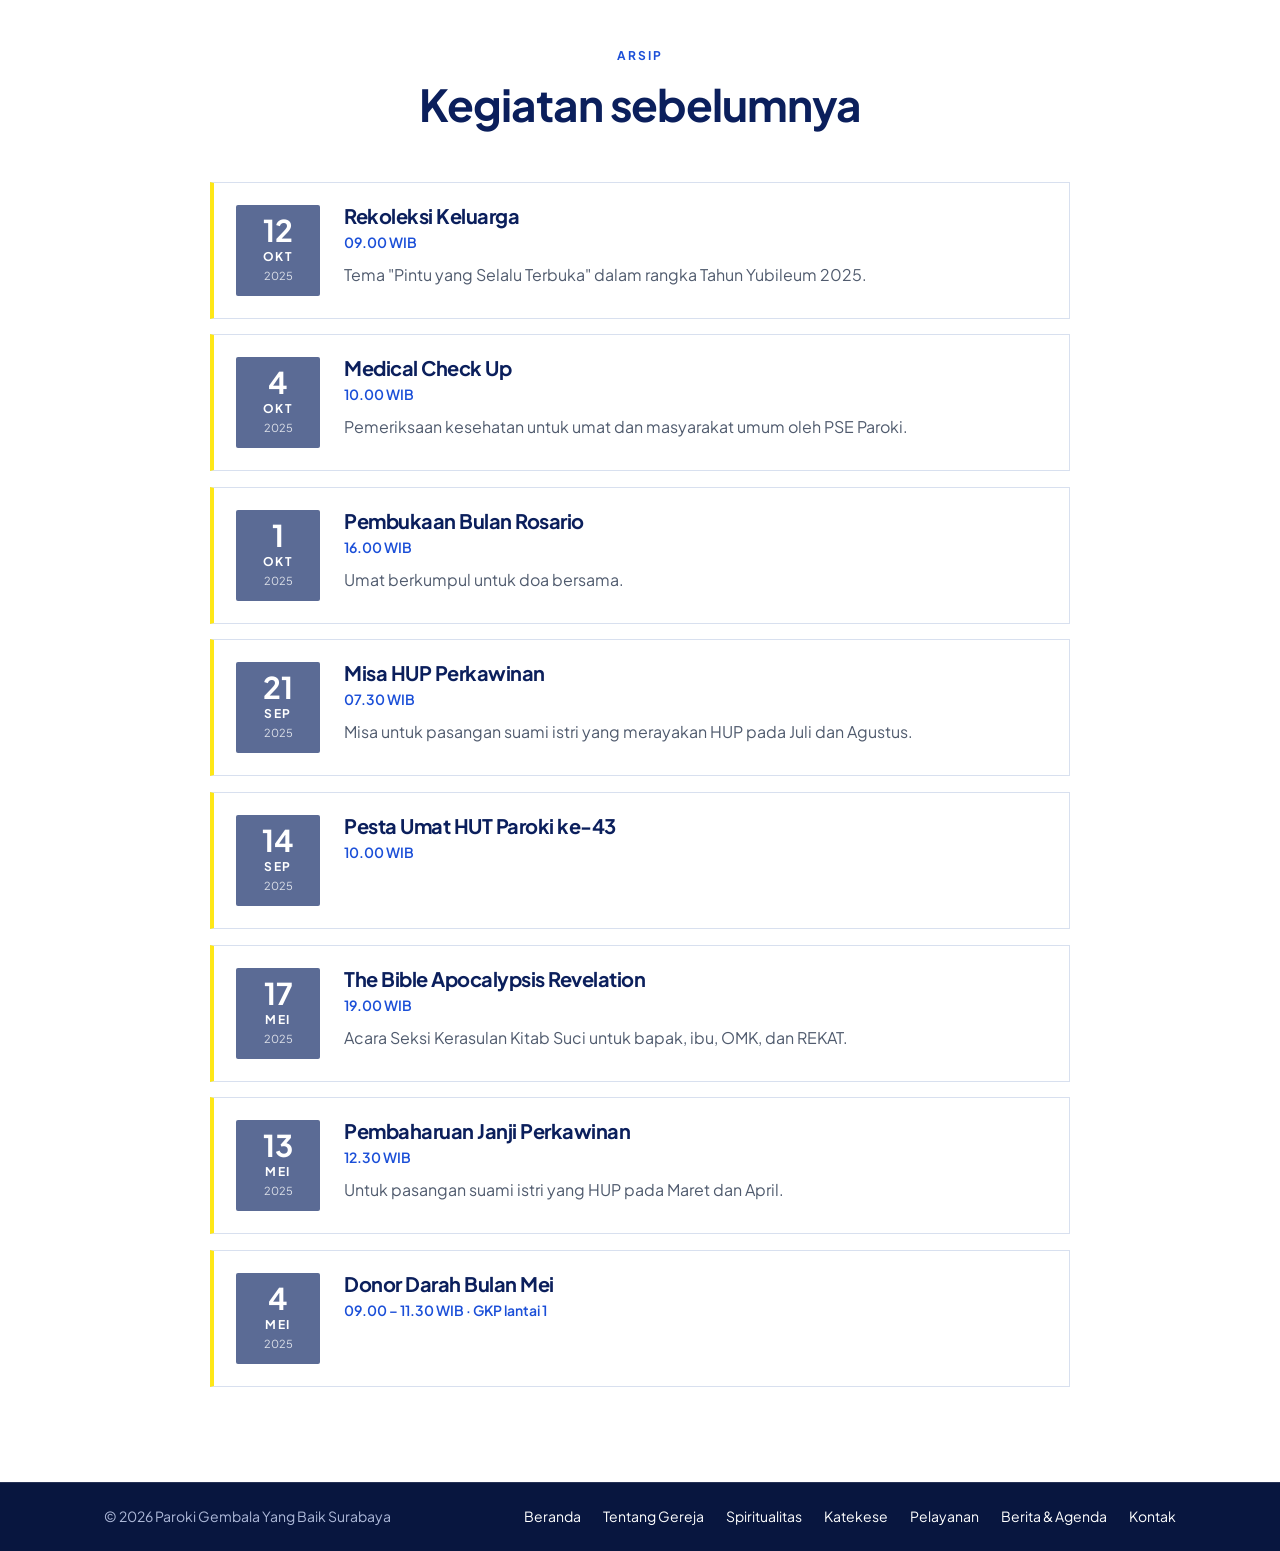
==== commit e6048ad0: "Menu Katekese di navigasi Co-Authored-By: Claude Sonnet 5.5 <noreply@anthropic.com> Claude-Session: " ====
--- a/berita-agenda.html
+++ b/berita-agenda.html
@@ -38,7 +38,13 @@
             <li><a href="tentang-gereja.html#sejarah">Sejarah</a></li>
           </ul>
         </li>
-        <li><a class="l" href="spiritualitas.html">Spiritualitas</a></li>
+        <li class="has-sub">
+          <a class="l" href="spiritualitas.html">Spiritualitas</a>
+          <ul class="sub">
+            <li><a href="spiritualitas.html#spiritualitas">Spiritualitas SVD</a></li>
+            <li><a href="spiritualitas.html#katekese">Katekese</a></li>
+          </ul>
+        </li>
         <li class="has-sub">
           <a class="l" href="pelayanan.html">Pelayanan</a>
           <ul class="sub">
@@ -97,7 +103,7 @@
 <footer data-nav="dark">
   <div class="wrap">
     <span>© 2026 Paroki Gembala Yang Baik Surabaya</span>
-    <span class="flinks"><a href="index.html">Beranda</a><a href="tentang-gereja.html">Tentang Gereja</a><a href="spiritualitas.html">Spiritualitas</a><a href="pelayanan.html">Pelayanan</a><a href="berita-agenda.html">Berita &amp; Agenda</a><a href="kontak.html">Kontak</a></span>
+    <span class="flinks"><a href="index.html">Beranda</a><a href="tentang-gereja.html">Tentang Gereja</a><a href="spiritualitas.html">Spiritualitas</a><a href="spiritualitas.html#katekese">Katekese</a><a href="pelayanan.html">Pelayanan</a><a href="berita-agenda.html">Berita &amp; Agenda</a><a href="kontak.html">Kontak</a></span>
   </div>
 </footer>
 
--- a/css/style.css
+++ b/css/style.css
@@ -369,3 +369,63 @@
   .rm,.fgrid article,.ev,.news,.grid3 article,.rm img,.fgrid img,.btn{transition:none}
   nav .sub{transition:none}
 }
+
+/* profil romo */
+.rm{cursor:pointer}
+.rm .more{display:inline-block;margin-top:12px;font-style:normal;font-size:13.5px;font-weight:700;color:var(--blue);border-bottom:2px solid var(--gold-l)}
+.rm:focus-visible{outline:3px solid var(--blue);outline-offset:3px}
+.profil{border:0;padding:0;max-width:860px;width:calc(100% - 32px);max-height:calc(100vh - 48px);background:#fff;color:var(--ink);border-top:6px solid var(--gold-l);box-shadow:0 30px 80px rgba(8,22,63,.35);overflow:auto}
+.profil::backdrop{background:rgba(8,22,63,.66)}
+.profil[open]{animation:pfIn .35s var(--ease)}
+.profil[open]::backdrop{animation:pfFade .35s ease}
+@keyframes pfIn{from{opacity:0;transform:translateY(16px) scale(.98)}to{opacity:1;transform:none}}
+@keyframes pfFade{from{opacity:0}to{opacity:1}}
+.pfx{position:absolute;top:10px;right:14px;z-index:2;background:none;border:0;font-size:34px;line-height:1;color:var(--navy);cursor:pointer;width:44px;height:44px}
+.pfx:hover{color:var(--blue)}
+.pfgrid{display:grid;grid-template-columns:260px 1fr;gap:36px;padding:40px}
+.pfgrid>img{width:100%;aspect-ratio:3/4;object-fit:cover;object-position:50% 18%;border:1px solid var(--rule);position:sticky;top:0;align-self:start}
+.profil h3{font-size:26px;line-height:1.25;margin:0 0 6px;color:var(--navy);padding-right:36px}
+.pfrole{color:var(--grey);margin:0 0 22px}
+.pfsec{margin-top:22px}
+.pfsec h4{font-size:13px;letter-spacing:.14em;text-transform:uppercase;color:var(--blue);margin:0 0 10px;padding-bottom:8px;border-bottom:2px solid var(--gold-l)}
+.pfsec dl{margin:0}
+.pfsec dt{font-weight:700;font-size:14px;color:var(--navy);margin-top:12px}
+.pfsec dd{margin:2px 0 0;font-size:15.5px;line-height:1.6;color:var(--ink)}
+@media (max-width:720px){.pfgrid{grid-template-columns:1fr;gap:20px;padding:28px 22px 30px}.pfgrid>img{max-width:220px;position:static}}
+@media (prefers-reduced-motion:reduce){.profil[open],.profil[open]::backdrop{animation:none}}
+
+/* katekese */
+.katekese{background:var(--cream)}
+.sr{position:absolute;left:-9999px}
+.kwhy{display:grid;grid-template-columns:repeat(3,1fr);gap:16px;margin:0 0 36px}
+.kwhy>div{background:#fff;border:1px solid var(--rule);border-top:4px solid var(--gold-l);padding:22px}
+.kwhy h3{font-size:17px;color:var(--navy);margin:0 0 6px}
+.kwhy p{margin:0;font-size:15px;color:var(--grey);line-height:1.6}
+.ksearch{width:100%;padding:15px 18px;border:1px solid var(--rule);background:#fff;font:inherit;font-size:16px;color:var(--ink);border-radius:2px}
+.ksearch:focus{outline:2px solid var(--blue);outline-offset:1px}
+.kchips{display:flex;flex-wrap:wrap;gap:8px;margin:16px 0 8px}
+.kchips a{padding:7px 14px;border:1px solid var(--rule);background:#fff;color:var(--navy);text-decoration:none;font-size:13.5px;font-weight:600;border-radius:999px;transition:background-color .25s var(--ease),border-color .25s var(--ease),color .25s var(--ease)}
+.kchips a:hover{background:var(--blue);border-color:var(--blue);color:#fff}
+.kcat{margin-top:44px;scroll-margin-top:96px}
+.kcat-h{display:flex;gap:18px;align-items:center;padding-bottom:14px;margin-bottom:6px;border-bottom:3px solid var(--blue)}
+.kno{flex:none;width:48px;height:48px;display:grid;place-items:center;background:var(--navy);color:var(--gold-l);font-weight:800;font-size:17px}
+.kcat-h h3{font-size:22px;margin:0;color:var(--navy)}
+.kcat-h p{margin:2px 0 0;font-size:14.5px;color:var(--grey)}
+.katekese details{background:#fff;border:1px solid var(--rule);border-top:0;margin:0}
+.katekese .kcat-h+details{border-top:1px solid var(--rule)}
+.katekese summary{list-style:none;cursor:pointer;display:flex;align-items:center;gap:14px;padding:17px 20px;font-weight:700;font-size:16.5px;color:var(--navy);transition:background-color .25s var(--ease)}
+.katekese summary::-webkit-details-marker{display:none}
+.katekese summary:hover{background:rgba(27,79,216,.05)}
+.katekese summary::before{content:"+";flex:none;width:26px;height:26px;display:grid;place-items:center;border:1px solid var(--rule);color:var(--blue);font-weight:800;transition:transform .3s var(--ease),background-color .25s var(--ease)}
+.katekese details[open] summary::before{content:"\2212";background:var(--blue);border-color:var(--blue);color:#fff}
+.kbody{padding:2px 22px 24px 60px;animation:kopen .35s var(--ease)}
+@keyframes kopen{from{opacity:0;transform:translateY(-6px)}to{opacity:1;transform:none}}
+.kans{margin:0;font-size:16.5px;line-height:1.8}
+.ksrc{margin-top:16px;padding:14px 16px;background:var(--cream);border-left:4px solid var(--gold-l);font-size:14.5px;line-height:1.6}
+.ksrc div{margin:4px 0}
+.ksrc b{display:inline-block;min-width:104px;color:var(--blue);font-size:12px;letter-spacing:.1em;text-transform:uppercase}
+.kempty,.knote{color:var(--grey);font-size:14.5px;margin-top:28px}
+@media (max-width:720px){.kwhy{grid-template-columns:1fr}.kbody{padding:2px 18px 22px}.ksrc b{display:block}.katekese summary{padding:15px 16px;font-size:15.5px}}
+@media (prefers-reduced-motion:reduce){.kbody{animation:none}}
+.ksrc div{display:grid;grid-template-columns:112px 1fr;gap:10px}
+@media (max-width:720px){.ksrc div{grid-template-columns:1fr;gap:0}}
